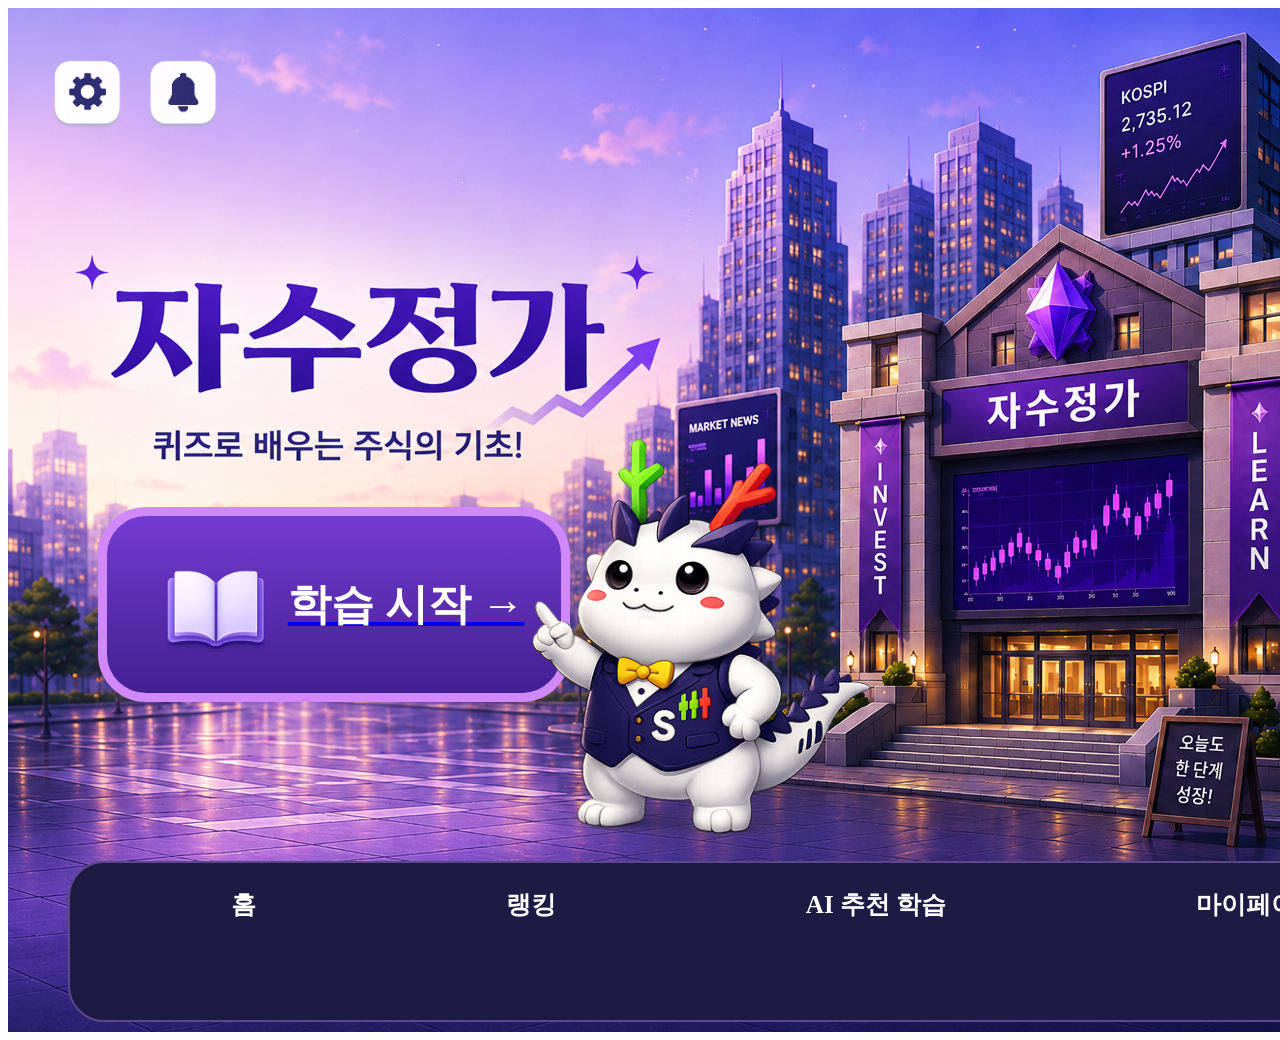
==== frontend/pages/index.html @ ef67f820 "초기 세팅" ====
<!DOCTYPE html>
<html lang="ko">

<head>
    <meta charset="UTF-8">
    <meta name="viewport" content="width=device-width, initial-scale=1.0">
    <title>MainPage</title>
    <link rel="stylesheet" href="../assets/css/index.css">
</head>

<body>
    <div class="index_wrap">
        <div class="index_nav">
            <img src="../assets/img/setting.png" alt="" class="index_n_1">
            <img src="../assets/img/notification.png" alt="" class="index_n_2">
        </div>

        <div class="index_main">
            <a href="../pages/Login.html">
                <div class="index_m_box">
                    <img src="../assets/img/book.png" alt="" class="index_book">
                    <p>학습 시작 →</p>                
                </div>
            </a>
            <img src="../assets/img/index_char.png" alt="" class="index_char">
        </div>

        <div class="index_footer">
            <div class="index_f_1">
                <p>홈</p>
            </div>
            <div class="index_f_2">
                <p>랭킹</p>
            </div>
            <div class="index_f_3">
                <p>AI 추천 학습</p>
            </div>
            <div class="index_f_4">
                <p>마이페이지</p>
            </div>
        </div>
    </div>
</body>

</html>
---- frontend/assets/css/index.css ----
.index_wrap{
    width: 1536px;
    height: 1024px;
    margin: 0 auto;

    background-image: url(../img/Main_img.png);

    position: relative;
}

.index_nav{
    padding-top: 46px;
    padding-left: 38px;
    display: flex;
    gap: 10px;
}
.index_n_1{
    width: 83px;
    height: 83px;
}
.index_n_2{
    width: 83px;
    height: 83px;
}

.index_main{
    display: flex;
}

.index_m_box{
    width: 454px;
    height: 177px;
    border-radius: 48px;
    background: linear-gradient(to bottom, #743BD1, #422091);
    border: 9px solid #D188F8;
    margin-top: 370px;
    margin-left: 90px;

    display: flex;
    justify-content: center;
    align-items: center;

    font-weight: 600;
    font-size: 43px;
    color: white;
}

.index_book{
    width: 144px;
    height: 144px;
    margin-top: 13px;
}

.index_char{
    width: 341px;
    height: 399px;
    margin-top: 300px;
    margin-left: -40px;
}

.index_footer{
    width: 1412px;
    height: 157px;
    background-color: #1D1A43;
    border: 2px solid #5A478C;
    border-radius: 36px;
    margin-top: 25px;
    margin-left: 60px;

    display: flex;
    justify-content: center;
    gap: 250px;
    font-weight: 600;
    font-size: 25px;
    color: white;
}
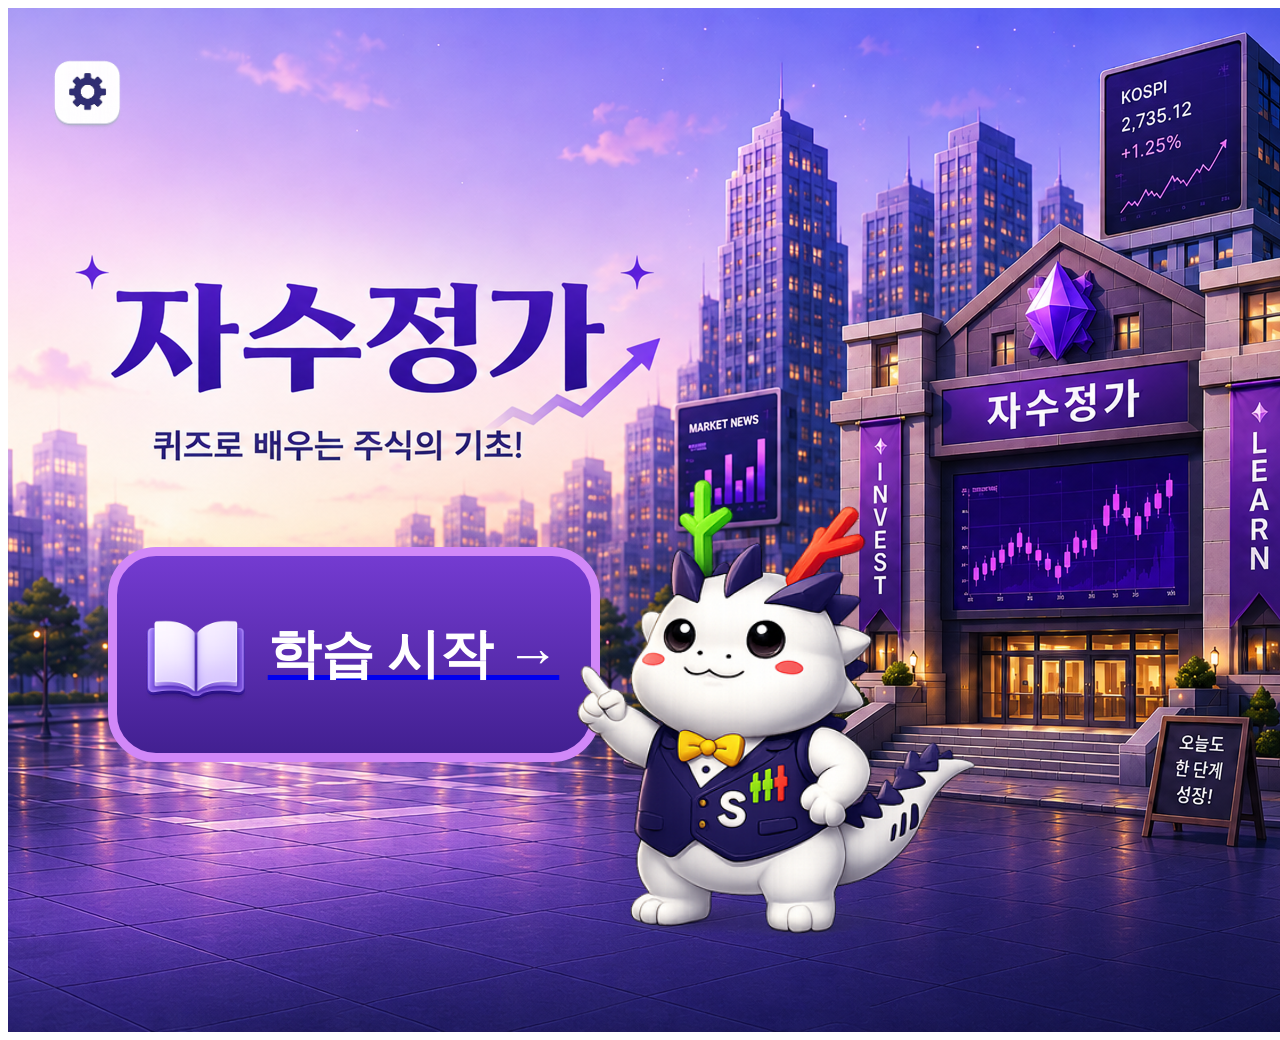
==== commit ad834bbf: "feat: 게임 기능 구현" ====
--- a/frontend/pages/index.html
+++ b/frontend/pages/index.html
@@ -12,7 +12,6 @@
     <div class="index_wrap">
         <div class="index_nav">
             <img src="../assets/img/setting.png" alt="" class="index_n_1">
-            <img src="../assets/img/notification.png" alt="" class="index_n_2">
         </div>
 
         <div class="index_main">
@@ -24,21 +23,6 @@
             </a>
             <img src="../assets/img/index_char.png" alt="" class="index_char">
         </div>
-
-        <div class="index_footer">
-            <div class="index_f_1">
-                <p>홈</p>
-            </div>
-            <div class="index_f_2">
-                <p>랭킹</p>
-            </div>
-            <div class="index_f_3">
-                <p>AI 추천 학습</p>
-            </div>
-            <div class="index_f_4">
-                <p>마이페이지</p>
-            </div>
-        </div>
     </div>
 </body>
 
--- a/frontend/assets/css/index.css
+++ b/frontend/assets/css/index.css
@@ -25,23 +25,24 @@
 
 .index_main{
     display: flex;
+    margin-top: 80px;
 }
 
 .index_m_box{
-    width: 454px;
-    height: 177px;
+    width: 474px;
+    height: 197px;
     border-radius: 48px;
     background: linear-gradient(to bottom, #743BD1, #422091);
     border: 9px solid #D188F8;
-    margin-top: 370px;
-    margin-left: 90px;
+    margin-top: 330px;
+    margin-left: 100px;
 
     display: flex;
     justify-content: center;
     align-items: center;
 
     font-weight: 600;
-    font-size: 43px;
+    font-size: 53px;
     color: white;
 }
 
@@ -49,28 +50,12 @@
     width: 144px;
     height: 144px;
     margin-top: 13px;
+    margin-left: -25px;
 }
 
 .index_char{
-    width: 341px;
-    height: 399px;
-    margin-top: 300px;
-    margin-left: -40px;
-}
-
-.index_footer{
-    width: 1412px;
-    height: 157px;
-    background-color: #1D1A43;
-    border: 2px solid #5A478C;
-    border-radius: 36px;
-    margin-top: 25px;
-    margin-left: 60px;
-
-    display: flex;
-    justify-content: center;
-    gap: 250px;
-    font-weight: 600;
-    font-size: 25px;
-    color: white;
+    width: 401px;
+    height: 459px;
+    margin-top: 260px;
+    margin-left: -25px;
 }
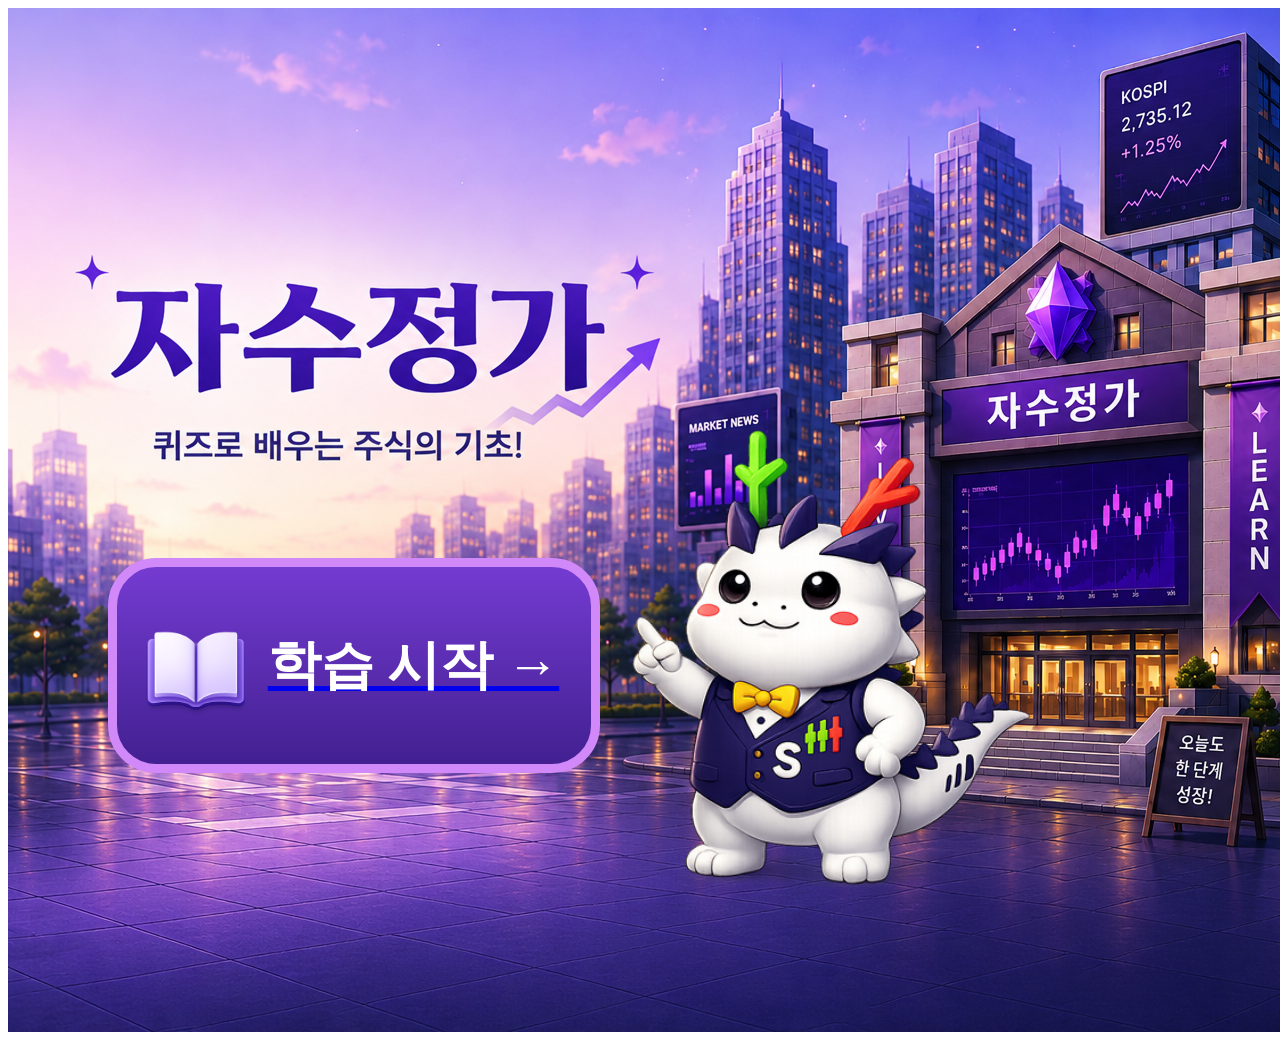
==== commit 8abb75f9: "feat: 첫화면 및 로그인 화면 ui 수정" ====
--- a/frontend/pages/index.html
+++ b/frontend/pages/index.html
@@ -4,16 +4,12 @@
 <head>
     <meta charset="UTF-8">
     <meta name="viewport" content="width=device-width, initial-scale=1.0">
-    <title>MainPage</title>
+    <title>Index</title>
     <link rel="stylesheet" href="../assets/css/index.css">
 </head>
 
 <body>
     <div class="index_wrap">
-        <div class="index_nav">
-            <img src="../assets/img/setting.png" alt="" class="index_n_1">
-        </div>
-
         <div class="index_main">
             <a href="../pages/Login.html">
                 <div class="index_m_box">
--- a/frontend/assets/css/index.css
+++ b/frontend/assets/css/index.css
@@ -8,24 +8,8 @@
     position: relative;
 }
 
-.index_nav{
-    padding-top: 46px;
-    padding-left: 38px;
-    display: flex;
-    gap: 10px;
-}
-.index_n_1{
-    width: 83px;
-    height: 83px;
-}
-.index_n_2{
-    width: 83px;
-    height: 83px;
-}
-
 .index_main{
     display: flex;
-    margin-top: 80px;
 }
 
 .index_m_box{
@@ -34,7 +18,7 @@
     border-radius: 48px;
     background: linear-gradient(to bottom, #743BD1, #422091);
     border: 9px solid #D188F8;
-    margin-top: 330px;
+    margin-top: 550px;
     margin-left: 100px;
 
     display: flex;
@@ -56,6 +40,6 @@
 .index_char{
     width: 401px;
     height: 459px;
-    margin-top: 260px;
-    margin-left: -25px;
+    margin-top: 420px;
+    margin-left: 30px;
 }
